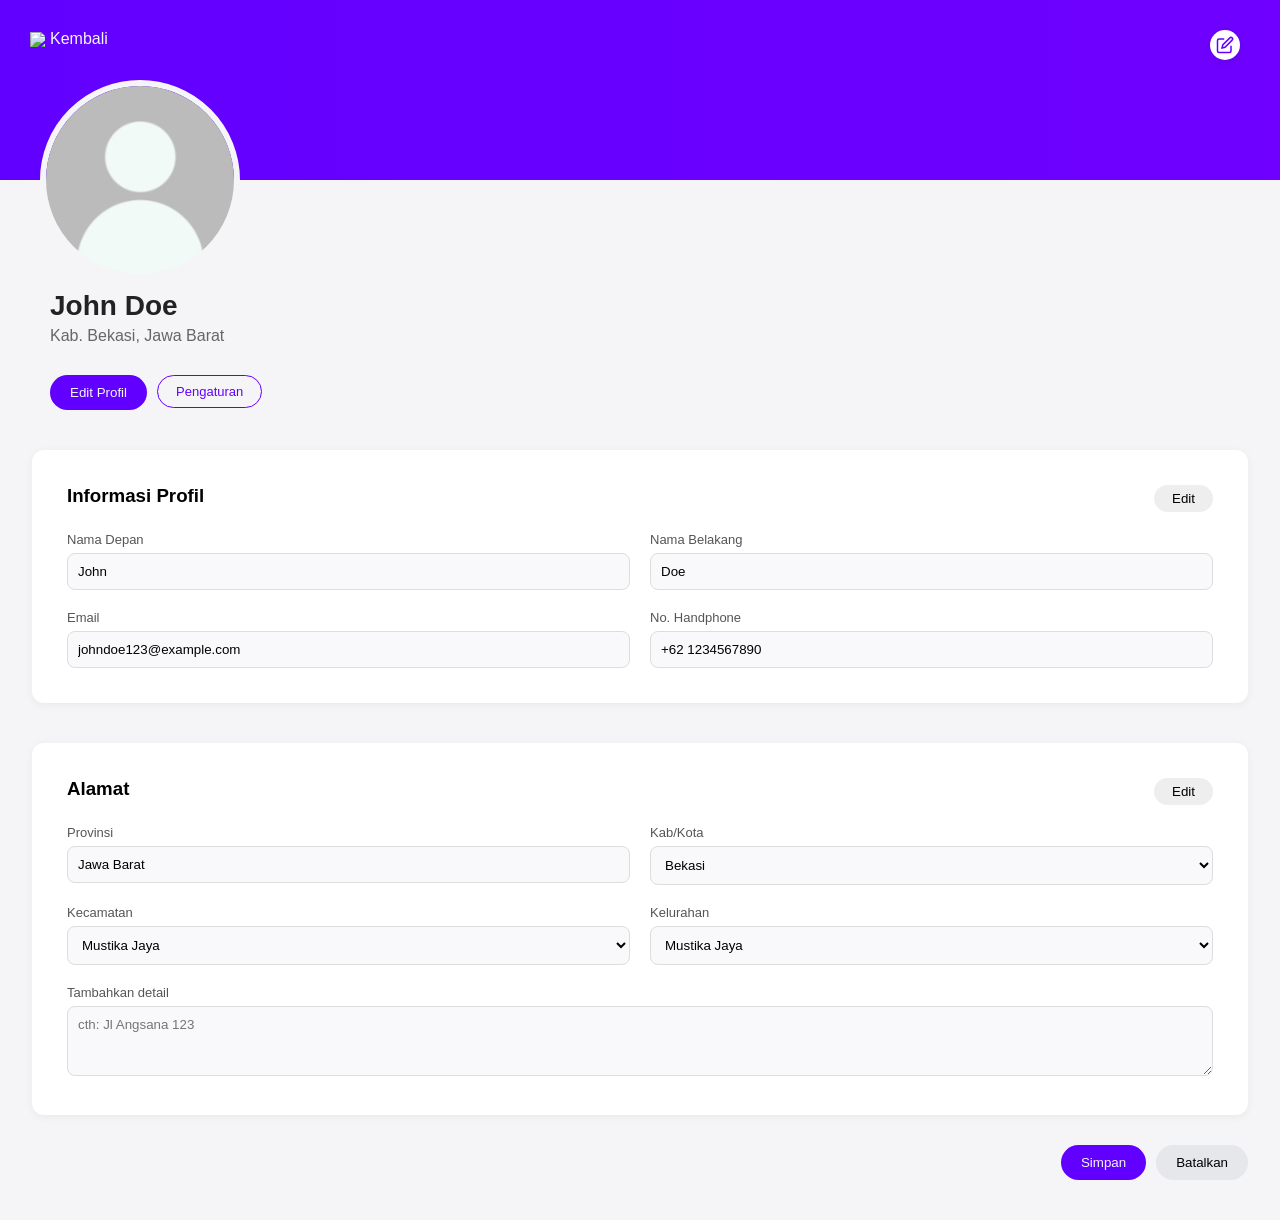
==== profile-info.html @ 1ccc20df "Menambahkan halaman notification, dan profile setting (serta mengubah index.html menjadi profile-inf" ====
<!doctype html>
<html lang="en">
  <head>
    <meta charset="UTF-8" />
    <title>Pajaken - Cek Pajak Online</title>
    <link rel="stylesheet" href="css/style.css" />
  </head>
  <body>
    <div class="profile-header">
      <a href="#" class="back-btn">
        <img
          src="https://img.icons8.com/ios-filled/50/FFFFFF/back.png"
          alt="back--v1"
        />
        Kembali
      </a>

      <button class="ps-header-edit-btn">
        <svg
          width="18"
          height="18"
          fill="none"
          stroke="#6200ff"
          stroke-width="2"
          viewBox="0 0 24 24"
        >
          <path
            d="M11 4H4a2 2 0 00-2 2v14a2 2 0 002 2h14a2 2 0 002-2v-7"
          ></path>
          <path
            d="M18.5 2.5a2.121 2.121 0 013 3L12 15l-4 1 1-4 9.5-9.5z"
          ></path>
        </svg>
      </button>

      <div class="avatar">
        <img src="assets/profile.svg" alt="profile" />
      </div>
    </div>

    <div class="profile-info">
      <h1>John Doe</h1>
      <p>Kab. Bekasi, Jawa Barat</p>

      <div class="profile-actions">
        <button class="btn-primary">Edit Profil</button>
        <a href="profile-setting.html">
          <button class="btn-outline">Pengaturan</button>
        </a>
      </div>
    </div>

    <div class="form">
      <!-- Informasi Profil -->
      <div class="card">
        <div class="card-header">
          <h3>Informasi Profil</h3>
          <button class="edit-btn">Edit</button>
        </div>

        <div class="grid">
          <div class="field">
            <label>Nama Depan</label>
            <input type="text" value="John" />
          </div>

          <div class="field">
            <label>Nama Belakang</label>
            <input type="text" value="Doe" />
          </div>

          <div class="field">
            <label>Email</label>
            <input type="email" value="johndoe123@example.com" />
          </div>

          <div class="field">
            <label>No. Handphone</label>
            <input type="text" value="+62 1234567890" />
          </div>
        </div>
      </div>

      <!-- Alamat -->
      <div class="card">
        <div class="card-header">
          <h3>Alamat</h3>
          <button class="edit-btn">Edit</button>
        </div>

        <div class="grid">
          <div class="field">
            <label>Provinsi</label>
            <input type="text" value="Jawa Barat" />
          </div>

          <div class="field">
            <label>Kab/Kota</label>
            <select>
              <option>Bekasi</option>
            </select>
          </div>

          <div class="field">
            <label>Kecamatan</label>
            <select>
              <option>Mustika Jaya</option>
            </select>
          </div>

          <div class="field">
            <label>Kelurahan</label>
            <select>
              <option>Mustika Jaya</option>
            </select>
          </div>

          <div class="field full">
            <label>Tambahkan detail</label>
            <textarea placeholder="cth: Jl Angsana 123"></textarea>
          </div>
        </div>
      </div>

      <!-- Bottom Button -->
      <div class="bottom-actions">
        <button class="btn-primary">Simpan</button>
        <button class="btn-cancel">Batalkan</button>
      </div>
    </div>

    <!-- <footer>
      <p>Pajaken &#169; 2026</p>
    </footer> -->
  </body>
</html>
---- css/style.css ----
* {
  margin: 0;
  padding: 0;
  box-sizing: border-box;
  font-family: Arial, Helvetica, sans-serif;
}

body {
  background: #f5f5f7;
}

/* Header */

.profile-header{
    position:relative;
    background:linear-gradient(90deg,#6200ff,#6f00ff);
    height:180px;
}

.top-button {
    display: flex;
    align-items: center;
    gap: 5px;
    text-decoration: none;
}

.back-btn {
  display: flex;
  align-items: center;
  gap: 5px;
  padding: 30px;
  text-decoration: none;
  color: #f5f5f7;
}

.back-btn img {
  width: 15px;
  height: 15px;
}

.avatar {
  width: 200px;
  height: 200px;
  border-radius: 50%;
  overflow: hidden;
  position: absolute;
  bottom: -100px;
  left: 40px;
  border: 6px solid #f5f5f7;
}

.avatar img {
  width: 100%;
  height: 100%;
  object-fit: cover;
}

.profile-info {
  margin-left: 50px;
  padding-top: 110px;
  color: #222;
}

.profile-info h1 {
  font-size: 28px;
}

.profile-info p {
  font-size: 16px;
  color: #666;
  margin-top: 5px;
}

.profile-actions {
  margin-top: 30px;
  display: flex;
  gap: 10px;
}

.btn-primary {
  background: #6200ff;
  color: #f5f5f7;
  border: none;
  padding: 10px 20px;
  border-radius: 20px;
  cursor: pointer;
}

.btn-outline {
  background: #f5f5f7;
  border: 1.5px solid #6200ff;
  color: #6200ff;
  padding: 8px 18px;
  border-radius: 20px;
  cursor: pointer;
  text-decoration: none;
  font-size: 13px;
}

/* Card Field Form */

.form {
  width: 95%;
  margin: auto;
  padding-bottom: 40px;
}

.card {
  background: white;
  border-radius: 12px;
  margin-top: 40px;
  padding: 35px;
  box-shadow: 0 2px 10px rgba(0, 0, 0, 0.05);
}

.card-header {
  display: flex;
  justify-content: space-between;
  margin-bottom: 20px;
}

.edit-btn {
  border: none;
  background: #eee;
  padding: 6px 18px;
  border-radius: 20px;
  cursor: pointer;
}

/* Grid */

.grid {
  display: grid;
  grid-template-columns: 1fr 1fr;
  gap: 20px;
}

.field label {
  display: block;
  font-size: 13px;
  margin-bottom: 6px;
  color: #555;
}

.field input,
.field select,
.field textarea {
  width: 100%;
  padding: 10px;
  border-radius: 8px;
  border: 1px solid #ddd;
  background: #f9f9fb;
}

.field textarea {
  height: 70px;
}

.field.full {
  grid-column: 1/3;
}

/* Bottom Button */

.bottom-actions {
  display: flex;
  justify-content: flex-end;
  margin-top: 30px;
  gap: 10px;
}

.btn-cancel {
  background: #e5e7eb;
  border: none;
  padding: 10px 20px;
  border-radius: 20px;
  cursor: pointer;
}

/* footer {
  padding: 1rem;
  background: linear-gradient(90deg, #4b00ff, #a855f7);
  text-align: center;
  color: white;
} */


body.bg-white {
  background-color: #ffffff;
}

/* Top Navigasi */
.top-nav {
  display: flex;
  justify-content: space-between;
  align-items: center;
  padding: 15px 40px;
  background: #ffffff;
  border-bottom: 2px solid #f0f0f0;
}

.nav-back-btn {
  display: flex;
  align-items: center;
  gap: 5px;
  text-decoration: none;
  color: #6200ff;
}

.nav-back-btn img {
  width: 15px;
  height: 15px;
}

.nav-right {
  display: flex;
  align-items: center;
  gap: 25px;
}

.nav-bell {
  position: relative;
  display: flex;
  align-items: center;
  cursor: pointer;
}

.bell-dot {
  position: absolute;
  top: -2px;
  right: 2px;
  width: 7px;
  height: 7px;
  background: #e74c3c;
  border-radius: 50%;
}

.nav-avatar {
  width: 40px;
  height: 40px;
  border-radius: 50%;
  overflow: hidden;
  border: 2px solid #6200ff;
}

.nav-avatar img {
  width: 100%;
  height: 100%;
  object-fit: cover;
}

/* Container Layout */
.notif-container {
  display: flex;
  gap: 70px;
  padding: 40px;
  margin: 0 auto;
}

.notif-main {
  flex: 1;
}

.notif-sidebar {
  width: 250px;
  flex-shrink: 0;
}

/* Kontrol Atas (Dropdown & Tombol) */
.notif-controls {
  display: flex;
  justify-content: space-between;
  margin-bottom: 30px;
}

.notif-filter-btn {
  border: 1px solid #6200ff;
  color: #6200ff;
  padding: 8px 16px;
  border-radius: 8px;
  background: transparent;
  font-weight: 500;
  display: flex;
  align-items: center;
  gap: 8px;
  cursor: pointer;
}

.notif-mark-read-btn {
  border: 1px solid #6200ff;
  color: #6200ff;
  padding: 8px 16px;
  border-radius: 8px;
  background: transparent;
  font-weight: 500;
  cursor: pointer;
}

/* Kartu Notifikasi */
.notif-card {
  background: #ffffff;
  border: 1px solid #eaeaea;
  border-radius: 12px;
  padding: 30px;
  display: flex;
  gap: 20px;
  margin-bottom: 25px;
  position: relative;
}

.notif-legend-badge {
  position: absolute;
  top: -12px;
  right: 40px;
  background: #ffffff;
  padding: 4px 12px;
  display: flex;
  align-items: center;
  gap: 6px;
  font-size: 12px;
  font-weight: 500;
  color: #333;
  border: 1px solid #eaeaea;
  border-radius: 20px;
}

.notif-icon-wrapper {
  width: 55px;
  height: 55px;
  background: #6200ff;
  border-radius: 50%;
  display: flex;
  align-items: center;
  justify-content: center;
  flex-shrink: 0;
}

.notif-content {
  flex: 1;
}

.notif-title-row {
  display: flex;
  align-items: center;
  gap: 12px;
  margin-bottom: 8px;
}

.notif-title-row h3 {
  font-size: 16px;
  color: #222;
}

.badge {
  padding: 4px 12px;
  border-radius: 12px;
  font-size: 11px;
  color: white;
  font-weight: 500;
}

/* Warna Status */
.badge.orange { background: #f59e0b; }
.badge.green { background: #10b981; }
.badge.red { background: #ef4444; }
.badge.teal { background: #0d9488; }

.dot { width: 10px; height: 10px; border-radius: 50%; }
.dot.orange { background: #f59e0b; }
.dot.green { background: #10b981; }
.dot.red { background: #ef4444; }
.dot.teal { background: #0d9488; }
.dot.gray { background: #9ca3af; }

.notif-content p {
  color: #666;
  font-size: 14px;
  line-height: 1.6;
}

/* Aksi Kartu Kanan */
.notif-actions {
  display: flex;
  flex-direction: column;
  align-items: flex-end;
  gap: 15px;
  justify-content: center;
  min-width: 140px;
}

.action-text {
  color: #888;
  font-size: 13px;
  display: flex;
  align-items: center;
  gap: 6px;
}

.action-link {
  color: #6200ff;
  font-size: 14px;
  font-weight: 500;
  display: flex;
  align-items: center;
  gap: 6px;
  text-decoration: none;
}

/* Sidebar */
.btn-sidebar-primary {
  width: 100%;
  background: #6200ff;
  color: white;
  border: none;
  padding: 12px;
  border-radius: 8px;
  font-size: 14px;
  font-weight: 500;
  cursor: pointer;
  margin-bottom: 30px;
}

.sidebar-menu {
  list-style: none;
  margin-bottom: 30px;
}

.sidebar-menu li {
  margin-bottom: 20px;
}

.sidebar-menu a {
  display: flex;
  align-items: center;
  gap: 12px;
  text-decoration: none;
  color: #444;
  font-size: 14px;
  font-weight: 500;
}

.sidebar-menu a.active {
  color: #6200ff;
}

.sidebar-menu a.active .check {
  margin-left: auto;
}

.sidebar-divider {
  height: 1px;
  background: #eaeaea;
  margin: 20px 0;
}

.legend-list {
  list-style: none;
}

.legend-list li {
  display: flex;
  align-items: center;
  gap: 15px;
  margin-bottom: 18px;
  font-size: 14px;
  color: #444;
  font-weight: 500;
}


/* Tombol Edit di Header Kanan Atas */
.ps-header-edit-btn {
  position: absolute;
  top: 30px;
  right: 40px;
  width: 30px;
  height: 30px;
  background: white;
  border: none;
  border-radius: 50%;
  display: flex;
  align-items: center;
  justify-content: center;
  cursor: pointer;
  box-shadow: 0 2px 10px rgba(0,0,0,0.1);
}

/* Layout Kontainer Utama */
.ps-container {
  width: 95%;
  max-width: 1200px;
  margin: 0 auto;
  padding: 20px 0 60px;
}

/* Kotak Grup (Motor Saya & Mobil Saya) */
.ps-group-box {
  background: white;
  border-radius: 12px;
  border: 1px solid #e0e0e0;
  margin-top: 30px;
  overflow: hidden;
}

.ps-group-header {
  padding: 20px 30px;
  font-size: 16px;
  font-weight: bold;
  color: #222;
  border-bottom: 1px solid #e0e0e0;
  background: #fff;
}

/* Kartu Kendaraan */
.ps-card {
  display: flex;
  align-items: center;
  gap: 25px;
  padding: 30px;
  border-bottom: 1px solid #f0f0f0;
}

.ps-card:last-child {
  border-bottom: none;
}

/* Gambar Kendaraan */
.ps-img-wrap {
  width: 180px;
  height: 120px;
  border: 1px solid #eaeaea;
  border-radius: 8px;
  display: flex;
  justify-content: center;
  align-items: center;
  flex-shrink: 0;
  padding: 10px;
}

.ps-img-wrap img {
  max-width: 100%;
  max-height: 100%;
  object-fit: contain;
}

/* Detail Kendaraan */
.ps-details {
  flex: 1;
}

.ps-title {
  color: #6200ff;
  font-size: 15px;
  margin-bottom: 10px;
}

.ps-tags {
  display: flex;
  gap: 10px;
  margin-bottom: 15px;
}

.ps-tag {
  background: #f5f5f5;
  color: #555;
  font-size: 11px;
  padding: 5px 12px;
  border-radius: 4px;
  font-weight: 600;
}

/* Grid Spesifikasi */
.ps-grid {
  display: grid;
  grid-template-columns: 1fr 1.5fr 1fr 1fr 1fr;
  gap: 15px 10px;
}

.ps-item {
  display: flex;
  flex-direction: column;
}

.ps-col-span-2 {
  grid-column: span 2; /* Kolom Alamat lebih panjang */
}

.ps-item span {
  font-size: 11px;
  color: #888;
  margin-bottom: 4px;
}

.ps-item p {
  font-size: 13px;
  color: #222;
  margin: 0;
  font-weight: 500;
}

.ps-status-red { color: #e74c3c !important; }
.ps-status-green { color: #2ecc71 !important; }

/* Aksi/Tombol Kanan */
.ps-actions {
  display: flex;
  flex-direction: column;
  gap: 10px;
  width: 140px;
  flex-shrink: 0;
}

.ps-btn {
  width: 100%;
  padding: 10px;
  border-radius: 8px;
  font-size: 13px;
  font-weight: 600;
  border: none;
  cursor: pointer;
  text-align: center;
}

.ps-btn-cek {
  background: #6200ff;
  color: white;
}

.ps-btn-edit {
  background: #f0ebff;
  color: #6200ff;
}

.ps-btn-hapus {
  background: #e66f5c;
  color: white;
}
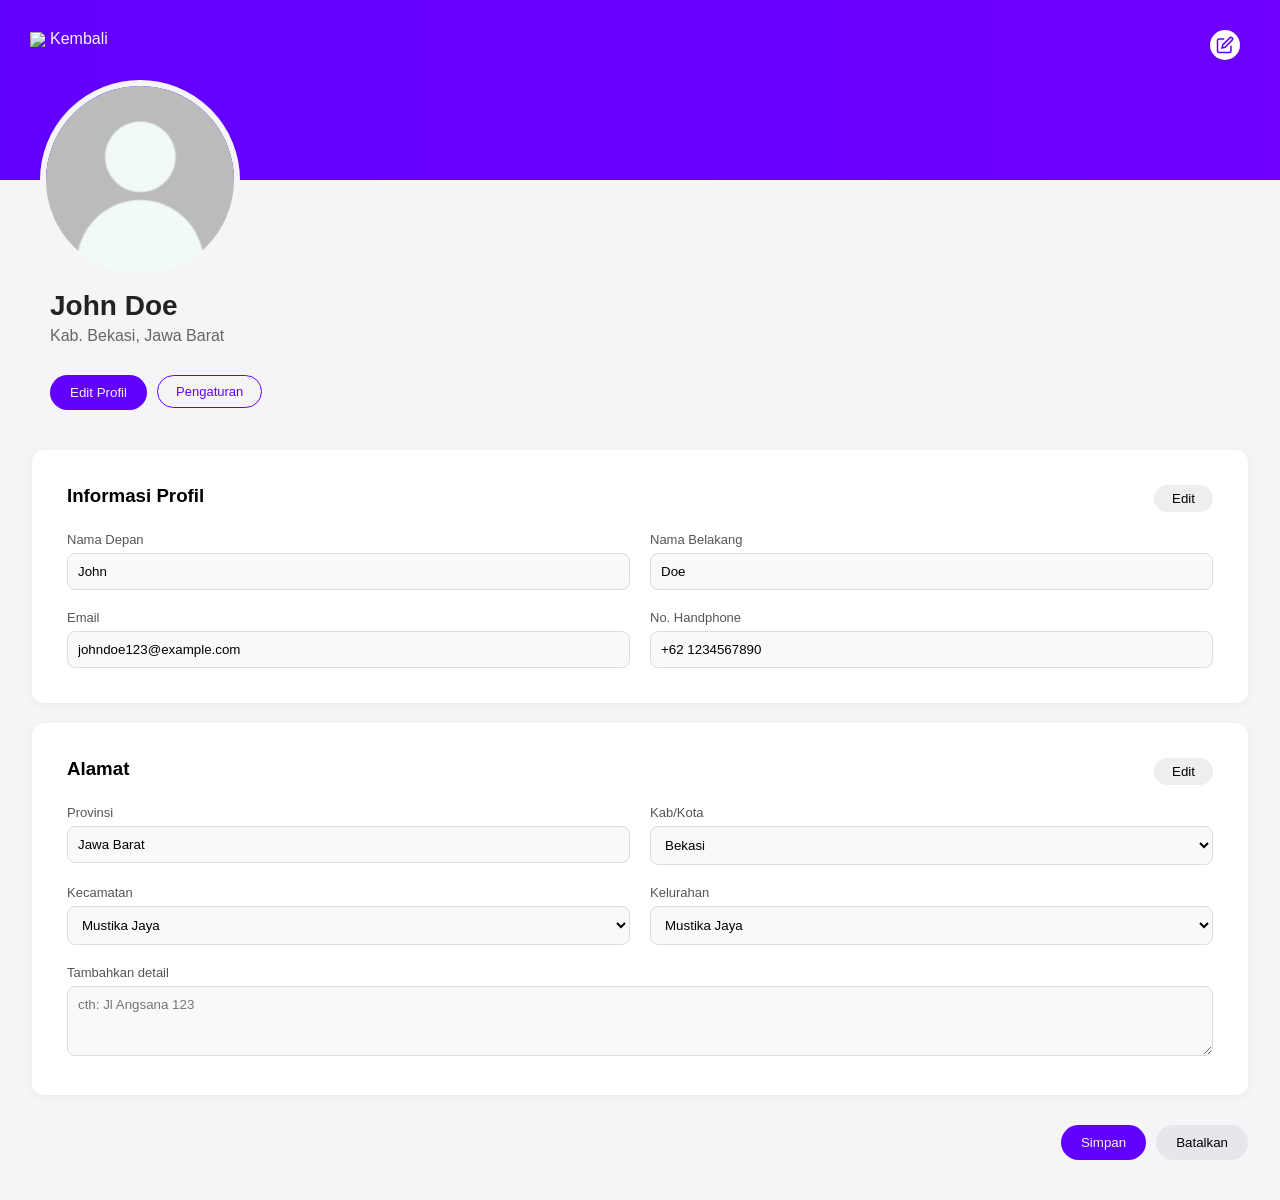
==== commit 2395a343: "Update tampilan halaman profile-setting" ====
--- a/profile-info.html
+++ b/profile-info.html
@@ -128,9 +128,5 @@
         <button class="btn-cancel">Batalkan</button>
       </div>
     </div>
-
-    <!-- <footer>
-      <p>Pajaken &#169; 2026</p>
-    </footer> -->
   </body>
 </html>
--- a/css/style.css
+++ b/css/style.css
@@ -10,7 +10,6 @@
 }
 
 /* Header */
-
 .profile-header{
     position:relative;
     background:linear-gradient(90deg,#6200ff,#6f00ff);
@@ -98,18 +97,18 @@
 }
 
 /* Card Field Form */
-
 .form {
   width: 95%;
   margin: auto;
   padding-bottom: 40px;
+  padding-top: 40px;
 }
 
 .card {
   background: white;
   border-radius: 12px;
-  margin-top: 40px;
   padding: 35px;
+  margin-bottom: 20px;
   box-shadow: 0 2px 10px rgba(0, 0, 0, 0.05);
 }
 
@@ -127,8 +126,7 @@
   cursor: pointer;
 }
 
-/* Grid */
-
+/* Grid Field */
 .grid {
   display: grid;
   grid-template-columns: 1fr 1fr;
@@ -161,7 +159,6 @@
 }
 
 /* Bottom Button */
-
 .bottom-actions {
   display: flex;
   justify-content: flex-end;
@@ -177,19 +174,7 @@
   cursor: pointer;
 }
 
-/* footer {
-  padding: 1rem;
-  background: linear-gradient(90deg, #4b00ff, #a855f7);
-  text-align: center;
-  color: white;
-} */
-
-
-body.bg-white {
-  background-color: #ffffff;
-}
-
-/* Top Navigasi */
+/* Top Nav */
 .top-nav {
   display: flex;
   justify-content: space-between;
@@ -231,7 +216,7 @@
   right: 2px;
   width: 7px;
   height: 7px;
-  background: #e74c3c;
+  background: #ef4444;
   border-radius: 50%;
 }
 
@@ -266,7 +251,7 @@
   flex-shrink: 0;
 }
 
-/* Kontrol Atas (Dropdown & Tombol) */
+/* Kontrol Atas (Dropdown dan Tombol) */
 .notif-controls {
   display: flex;
   justify-content: space-between;
@@ -296,7 +281,7 @@
   cursor: pointer;
 }
 
-/* Kartu Notifikasi */
+/* Notif Card */
 .notif-card {
   background: #ffffff;
   border: 1px solid #eaeaea;
@@ -359,7 +344,7 @@
   font-weight: 500;
 }
 
-/* Warna Status */
+/* Status Color */
 .badge.orange { background: #f59e0b; }
 .badge.green { background: #10b981; }
 .badge.red { background: #ef4444; }
@@ -378,7 +363,7 @@
   line-height: 1.6;
 }
 
-/* Aksi Kartu Kanan */
+/* Right Card Action */
 .notif-actions {
   display: flex;
   flex-direction: column;
@@ -488,30 +473,29 @@
 /* Layout Kontainer Utama */
 .ps-container {
   width: 95%;
-  max-width: 1200px;
   margin: 0 auto;
-  padding: 20px 0 60px;
+  padding: 10px 0 60px;
 }
 
 /* Kotak Grup (Motor Saya & Mobil Saya) */
 .ps-group-box {
   background: white;
   border-radius: 12px;
-  border: 1px solid #e0e0e0;
+  box-shadow: 0 2px 10px rgba(0, 0, 0, 0.05);
   margin-top: 30px;
   overflow: hidden;
 }
 
 .ps-group-header {
   padding: 20px 30px;
-  font-size: 16px;
+  font-size: 18px;
   font-weight: bold;
   color: #222;
   border-bottom: 1px solid #e0e0e0;
   background: #fff;
 }
 
-/* Kartu Kendaraan */
+/* Vehicle Card */
 .ps-card {
   display: flex;
   align-items: center;
@@ -524,11 +508,11 @@
   border-bottom: none;
 }
 
-/* Gambar Kendaraan */
+/* Vehicle Image */
 .ps-img-wrap {
-  width: 180px;
-  height: 120px;
-  border: 1px solid #eaeaea;
+  width: 200px;
+  height: 140px;
+  border: 2px solid #6200ff;
   border-radius: 8px;
   display: flex;
   justify-content: center;
@@ -566,7 +550,7 @@
   font-size: 11px;
   padding: 5px 12px;
   border-radius: 4px;
-  font-weight: 600;
+  font-weight: 500;
 }
 
 /* Grid Spesifikasi */
@@ -598,7 +582,7 @@
   font-weight: 500;
 }
 
-.ps-status-red { color: #e74c3c !important; }
+.ps-status-red { color: #ef4444 !important; }
 .ps-status-green { color: #2ecc71 !important; }
 
 /* Aksi/Tombol Kanan */
@@ -615,7 +599,7 @@
   padding: 10px;
   border-radius: 8px;
   font-size: 13px;
-  font-weight: 600;
+  font-weight: 500;
   border: none;
   cursor: pointer;
   text-align: center;
@@ -632,6 +616,6 @@
 }
 
 .ps-btn-hapus {
-  background: #e66f5c;
+  background: #ef4444;
   color: white;
 }
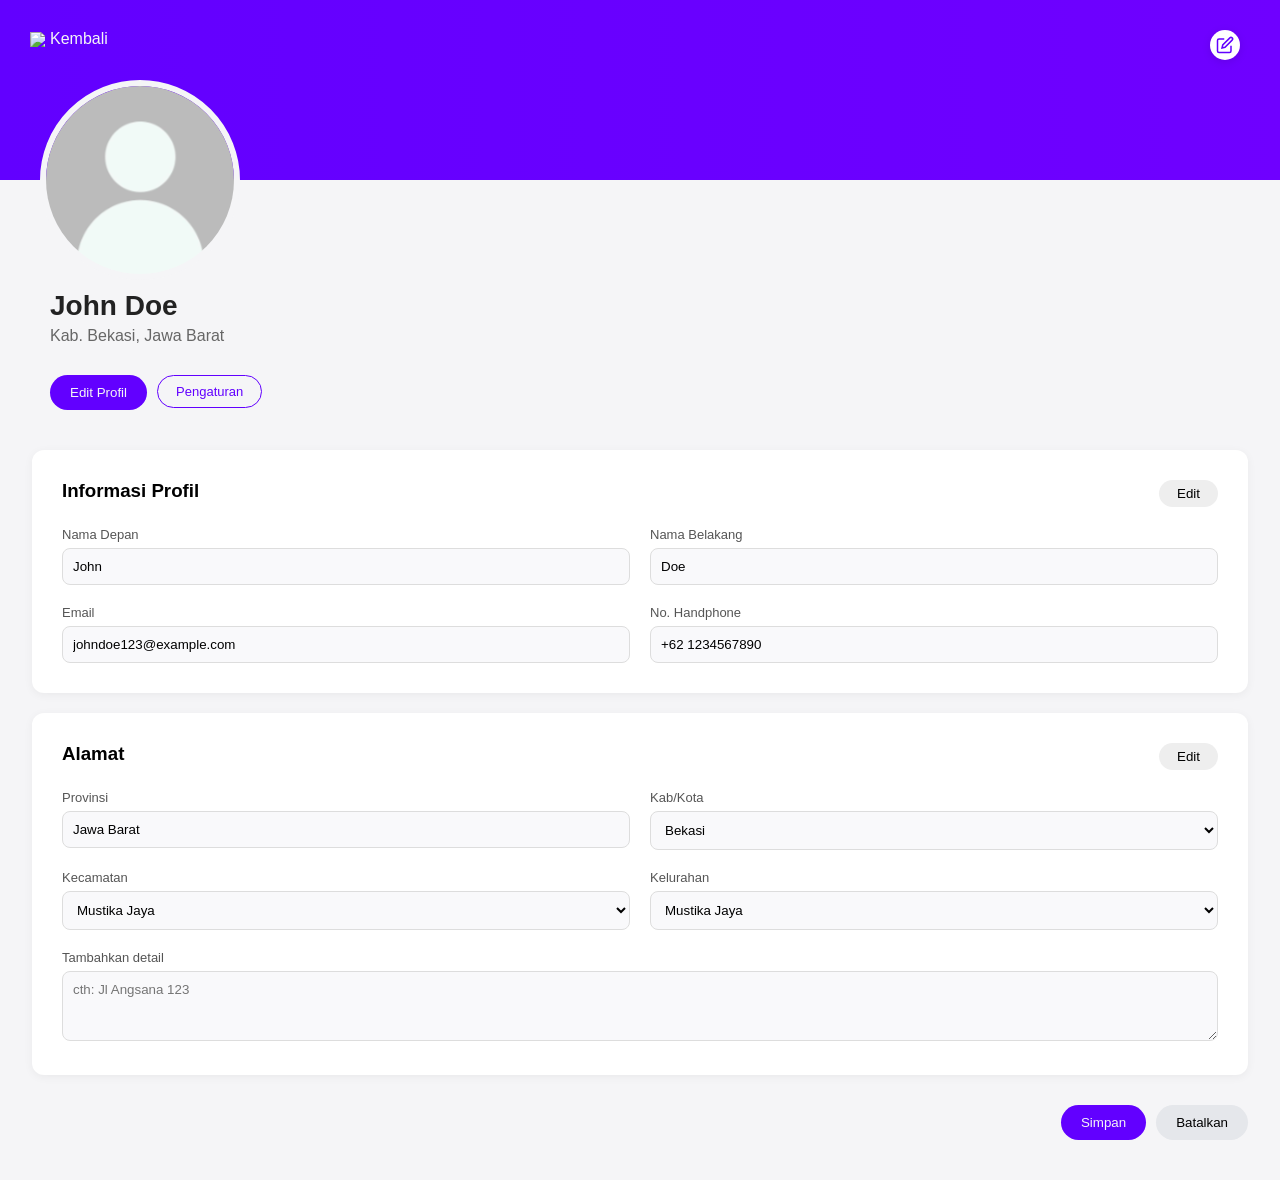
==== commit 66f7b136: "Update top nav halaman notification dan layoutnya agar responsif, dan routing back btn profile-info " ====
--- a/profile-info.html
+++ b/profile-info.html
@@ -7,7 +7,7 @@
   </head>
   <body>
     <div class="profile-header">
-      <a href="#" class="back-btn">
+      <a href="notification.html" class="back-btn">
         <img
           src="https://img.icons8.com/ios-filled/50/FFFFFF/back.png"
           alt="back--v1"
--- a/css/style.css
+++ b/css/style.css
@@ -107,7 +107,7 @@
 .card {
   background: white;
   border-radius: 12px;
-  padding: 35px;
+  padding: 30px;
   margin-bottom: 20px;
   box-shadow: 0 2px 10px rgba(0, 0, 0, 0.05);
 }
@@ -182,6 +182,11 @@
   padding: 15px 40px;
   background: #ffffff;
   border-bottom: 2px solid #f0f0f0;
+  position: fixed;
+  top: 0;
+  left: 0;
+  right: 0;
+  z-index: 1000;
 }
 
 .nav-back-btn {
@@ -239,7 +244,7 @@
   display: flex;
   gap: 70px;
   padding: 40px;
-  margin: 0 auto;
+  margin: 60px auto;
 }
 
 .notif-main {
@@ -518,13 +523,13 @@
   justify-content: center;
   align-items: center;
   flex-shrink: 0;
-  padding: 10px;
+  overflow: hidden;
 }
 
 .ps-img-wrap img {
   max-width: 100%;
   max-height: 100%;
-  object-fit: contain;
+  object-fit: cover;
 }
 
 /* Detail Kendaraan */
